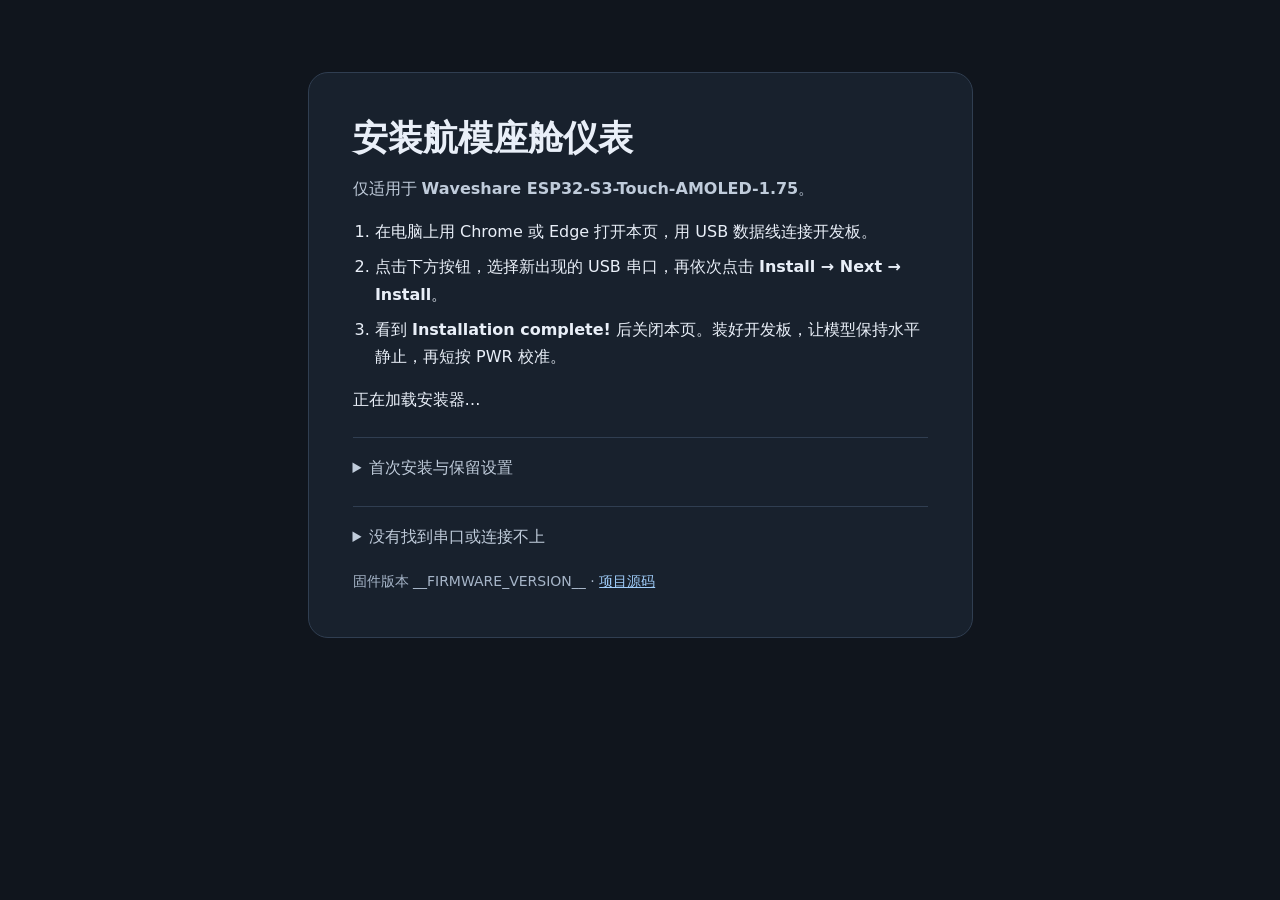
==== installer/index.html @ 8683ec49 "Add offline USB installer for the Waveshare attitude indicator" ====
<!doctype html>
<html lang="zh-CN">
<head>
  <meta charset="utf-8">
  <meta name="viewport" content="width=device-width, initial-scale=1">
  <title>安装航模座舱仪表</title>
  <style>
    :root {
      color-scheme: dark;
      font-family: system-ui, sans-serif;
      background: #10151d;
      color: #e9eff8;
    }
    body { margin: 0; padding: 36px 18px; }
    main {
      max-width: 575px;
      margin: 4vh auto 0;
      padding: clamp(22px, 6vw, 44px);
      border: 1px solid #303e51;
      border-radius: 20px;
      background: #18212d;
      line-height: 1.7;
    }
    h1 { font-size: clamp(24px, 5vw, 35px); line-height: 1.2; margin: 0; }
    p, ol { margin: 16px 0; }
    ol { padding-inline-start: 1.4em; }
    li + li { margin-top: 8px; }
    .muted, details { color: #c0ccdb; }
    .board { font-weight: 600; overflow-wrap: anywhere; }
    button {
      border: 0;
      border-radius: 10px;
      padding: 12px 24px;
      font: inherit;
      font-weight: 700;
      cursor: pointer;
      color: #10151d;
      background: #8de5bb;
    }
    button:hover { background: #aff1d2; }
    :focus-visible { outline: 2px solid #a0cdfa; outline-offset: 4px; }
    details { border-top: 1px solid #303e51; margin-top: 24px; padding-top: 16px; }
    summary { cursor: pointer; }
    footer { color: #a6b5c8; font-size: .875rem; margin-top: 20px; }
    a { color: #a0cdfa; }
  </style>
</head>
<body>
  <main>
    <h1>安装航模座舱仪表</h1>
    <p class="muted">仅适用于 <span class="board">Waveshare ESP32-S3-Touch-AMOLED-1.75</span>。</p>
    <ol>
      <li>在电脑上用 Chrome 或 Edge 打开本页，用 USB 数据线连接开发板。</li>
      <li>点击下方按钮，选择新出现的 USB 串口，再依次点击 <strong>Install → Next → Install</strong>。</li>
      <li>看到 <strong>Installation complete!</strong> 后关闭本页。装好开发板，让模型保持水平静止，再短按 PWR 校准。</li>
    </ol>
    <p id="loading" role="status">正在加载安装器…</p>
    <esp-web-install-button hidden>
      <button type="button" slot="activate">安装固件</button>
      <span slot="unsupported">请在电脑上的 Chrome 或 Edge 打开此文件。</span>
      <span slot="not-allowed">请把安装页解压出来，再用 Chrome 或 Edge 直接打开。</span>
    </esp-web-install-button>
    <noscript>请启用 JavaScript 后重新打开此页。</noscript>
    <details>
      <summary>首次安装与保留设置</summary>
      <p>安装会替换板上的程序。从出厂测试程序换装时，可在确认窗口选择 <strong>Erase device</strong> 清除旧数据。重装本项目时，保持该选项未勾选即可保留安装方向和 FPS 设置。</p>
    </details>
    <details>
      <summary>没有找到串口或连接不上</summary>
      <p>先关闭 Arduino 串口监视器等占用串口的程序，再重新插拔 USB 数据线。如果仍然连不上，让板子完全断电，按住 BOOT 再重新上电，等串口出现后松手并重试。</p>
    </details>
    <footer>固件版本 __FIRMWARE_VERSION__ · <a href="https://github.com/donne1226/attitude-indicator">项目源码</a></footer>
  </main>
  <script type="application/json" id="firmware">__FIRMWARE_PAYLOAD__</script>
  <script type="module">
    __INSTALLER_BUNDLE__

    const installer = document.querySelector("esp-web-install-button");
    const loading = document.querySelector("#loading");
    try {
      const firmware = JSON.parse(document.querySelector("#firmware").textContent);
      const parts = firmware.parts.map(({data, offset}) => {
        const bytes = Uint8Array.from(atob(data), byte => byte.charCodeAt(0));
        const path = URL.createObjectURL(new Blob([bytes], {type: "application/octet-stream"}));
        return {path, offset};
      });
      const manifest = {
        name: "航模座舱仪表",
        version: firmware.version,
        new_install_prompt_erase: true,
        new_install_improv_wait_time: 0,
        builds: [{chipFamily: "ESP32-S3", parts}],
      };
      installer.manifest = URL.createObjectURL(new Blob([JSON.stringify(manifest)], {type: "application/json"}));
      installer.hidden = false;
      loading.hidden = true;
    } catch (error) {
      console.error(error);
      loading.textContent = "安装包读取失败，请重新下载并解压。";
    }
  </script>
</body>
</html>
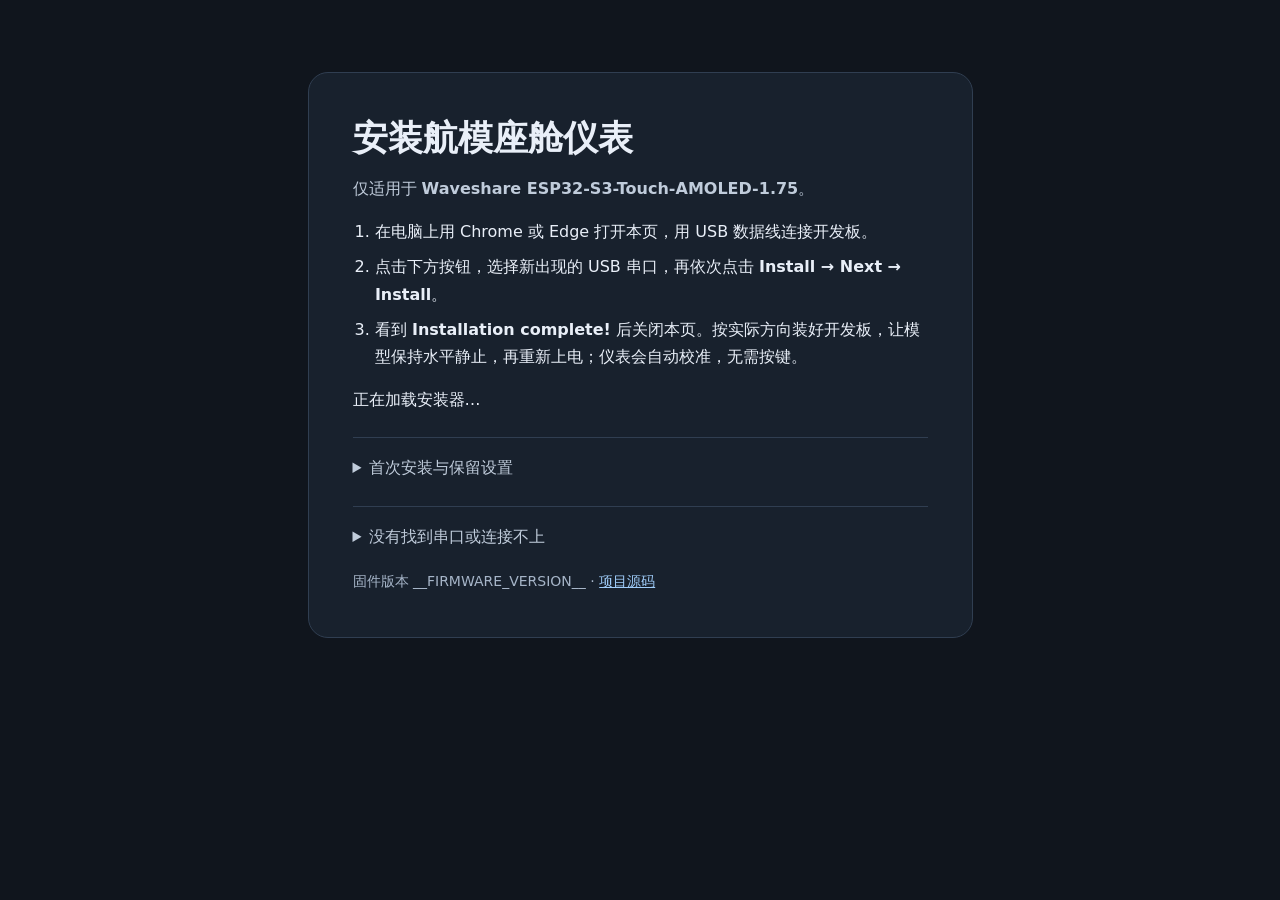
==== commit 30038c2f: "修正安装说明中的自动校准与按键操作 明确安装后重新上电会自动校准，PWR 仅用于重新校准；同步安装页面、打包说明及项目文档。" ====
--- a/installer/index.html
+++ b/installer/index.html
@@ -52,7 +52,7 @@
     <ol>
       <li>在电脑上用 Chrome 或 Edge 打开本页，用 USB 数据线连接开发板。</li>
       <li>点击下方按钮，选择新出现的 USB 串口，再依次点击 <strong>Install → Next → Install</strong>。</li>
-      <li>看到 <strong>Installation complete!</strong> 后关闭本页。装好开发板，让模型保持水平静止，再短按 PWR 校准。</li>
+      <li>看到 <strong>Installation complete!</strong> 后关闭本页。按实际方向装好开发板，让模型保持水平静止，再重新上电；仪表会自动校准，无需按键。</li>
     </ol>
     <p id="loading" role="status">正在加载安装器…</p>
     <esp-web-install-button hidden>
@@ -64,6 +64,7 @@
     <details>
       <summary>首次安装与保留设置</summary>
       <p>安装会替换板上的程序。从出厂测试程序换装时，可在确认窗口选择 <strong>Erase device</strong> 清除旧数据。重装本项目时，保持该选项未勾选即可保留安装方向和 FPS 设置。</p>
+      <p>若烧录时已在桌面完成自动校准，装回座舱后请让模型保持水平静止，短按 PWR 重新校准，或重新上电自动校准。</p>
     </details>
     <details>
       <summary>没有找到串口或连接不上</summary>
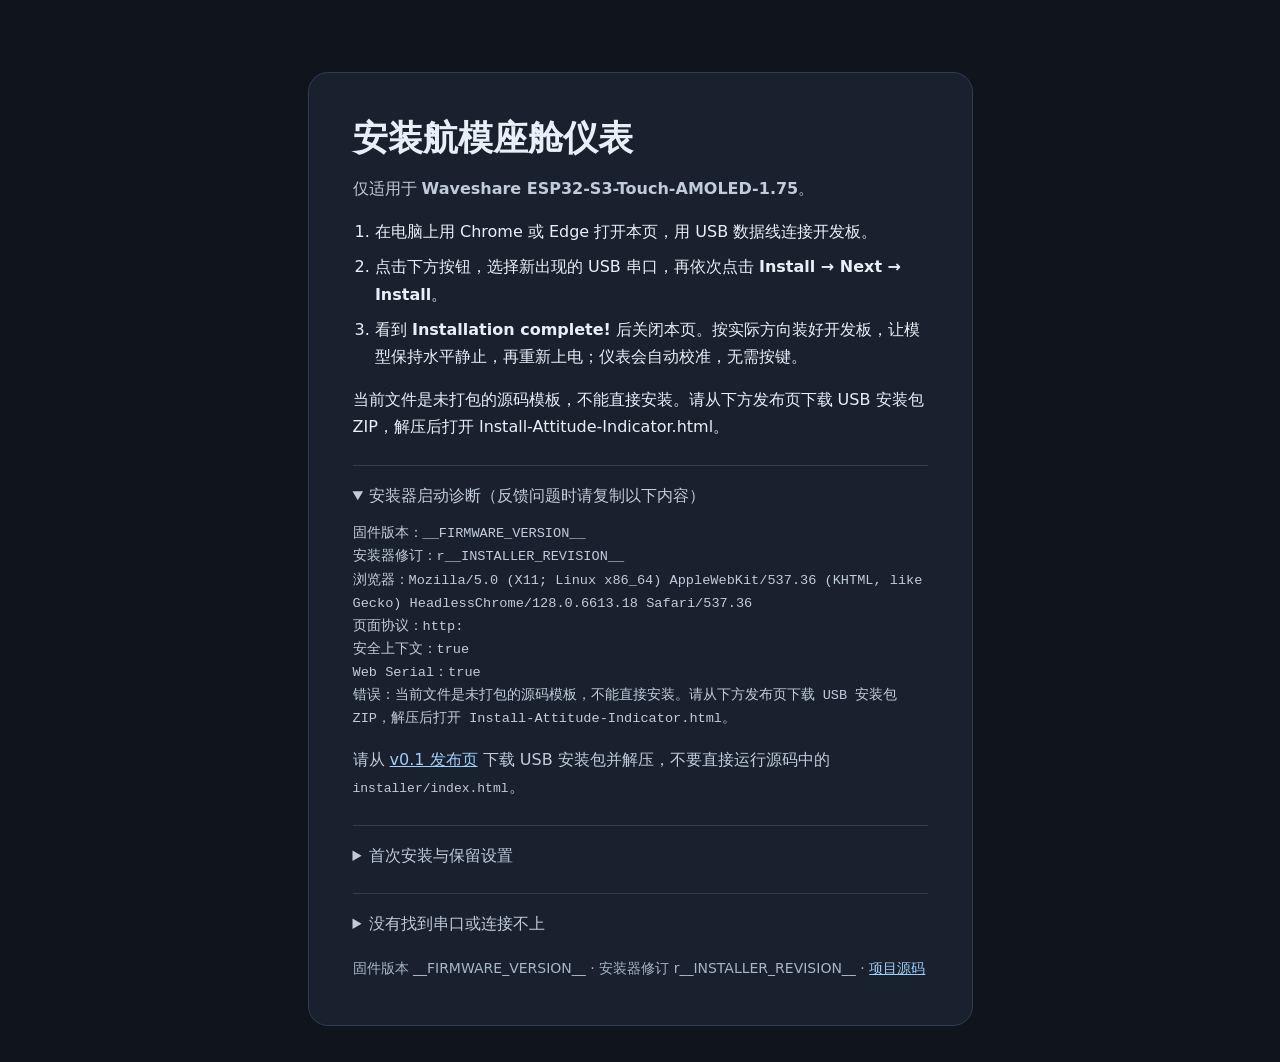
==== commit c17b301e: "修复离线安装器卡在加载状态并识别源码模板 识别未打包的 installer/index.html，提示从发布页下载完整安装包。 将启动诊断独立于烧录组件，捕获脚本与组件错误，并补充超时和浏览器能力检查" ====
--- a/installer/index.html
+++ b/installer/index.html
@@ -43,6 +43,7 @@
     summary { cursor: pointer; }
     footer { color: #a6b5c8; font-size: .875rem; margin-top: 20px; }
     a { color: #a0cdfa; }
+    pre { white-space: pre-wrap; overflow-wrap: anywhere; font-size: .85rem; }
   </style>
 </head>
 <body>
@@ -54,13 +55,18 @@
       <li>点击下方按钮，选择新出现的 USB 串口，再依次点击 <strong>Install → Next → Install</strong>。</li>
       <li>看到 <strong>Installation complete!</strong> 后关闭本页。按实际方向装好开发板，让模型保持水平静止，再重新上电；仪表会自动校准，无需按键。</li>
     </ol>
-    <p id="loading" role="status">正在加载安装器…</p>
+    <p id="loading" role="status">安装器尚未启动。请在电脑上用最新版 Chrome 或 Edge 打开，并允许 JavaScript 运行。</p>
     <esp-web-install-button hidden>
       <button type="button" slot="activate">安装固件</button>
       <span slot="unsupported">请在电脑上的 Chrome 或 Edge 打开此文件。</span>
       <span slot="not-allowed">请把安装页解压出来，再用 Chrome 或 Edge 直接打开。</span>
     </esp-web-install-button>
     <noscript>请启用 JavaScript 后重新打开此页。</noscript>
+    <details id="startup-diagnostics" hidden open>
+      <summary>安装器启动诊断（反馈问题时请复制以下内容）</summary>
+      <pre id="startup-error"></pre>
+      <p>请从 <a href="https://github.com/donne1226/attitude-indicator/releases/tag/v0.1">v0.1 发布页</a> 下载 USB 安装包并解压，不要直接运行源码中的 <code>installer/index.html</code>。</p>
+    </details>
     <details>
       <summary>首次安装与保留设置</summary>
       <p>安装会替换板上的程序。从出厂测试程序换装时，可在确认窗口选择 <strong>Erase device</strong> 清除旧数据。重装本项目时，保持该选项未勾选即可保留安装方向和 FPS 设置。</p>
@@ -70,35 +76,91 @@
       <summary>没有找到串口或连接不上</summary>
       <p>先关闭 Arduino 串口监视器等占用串口的程序，再重新插拔 USB 数据线。如果仍然连不上，让板子完全断电，按住 BOOT 再重新上电，等串口出现后松手并重试。</p>
     </details>
-    <footer>固件版本 __FIRMWARE_VERSION__ · <a href="https://github.com/donne1226/attitude-indicator">项目源码</a></footer>
+    <footer>固件版本 __FIRMWARE_VERSION__ · 安装器修订 r__INSTALLER_REVISION__ · <a href="https://github.com/donne1226/attitude-indicator">项目源码</a></footer>
   </main>
   <script type="application/json" id="firmware">__FIRMWARE_PAYLOAD__</script>
-  <script type="module">
-    __INSTALLER_BUNDLE__
+  <script>
+    (function () {
+      var loading = document.querySelector("#loading");
+      var installer = document.querySelector("esp-web-install-button");
+      var pending = true, timer;
+      function fail(message, error) {
+        if (!pending) return;
+        pending = false;
+        clearTimeout(timer);
+        window.installerStartup.canStart = false;
+        installer.hidden = true;
+        loading.hidden = false;
+        loading.textContent = message;
+        document.querySelector("#startup-diagnostics").hidden = false;
+        document.querySelector("#startup-error").textContent = [
+          "固件版本：__FIRMWARE_VERSION__",
+          "安装器修订：r__INSTALLER_REVISION__",
+          "浏览器：" + navigator.userAgent,
+          "页面协议：" + location.protocol,
+          "安全上下文：" + !!window.isSecureContext,
+          "Web Serial：" + ("serial" in navigator),
+          "错误：" + (error ? error.message || String(error) : message)
+        ].join("\n");
+      }
+      window.installerStartup = {
+        canStart: false,
+        fail: function (error) {
+          fail("安装器启动失败，请查看下方诊断信息，并尝试用最新版 Chrome 或 Edge 重新打开。", error);
+        },
+        ready: function () {
+          if (!pending) return;
+          pending = false;
+          clearTimeout(timer);
+          installer.hidden = false;
+          loading.hidden = true;
+        }
+      };
+      window.addEventListener("error", function (event) { window.installerStartup.fail(event.error || event.message); });
+      window.addEventListener("unhandledrejection", function (event) { window.installerStartup.fail(event.reason); });
+      if (/^__[A-Z_]+__$/.test(document.querySelector("#firmware").textContent.trim())) {
+        fail("当前文件是未打包的源码模板，不能直接安装。请从下方发布页下载 USB 安装包 ZIP，解压后打开 Install-Attitude-Indicator.html。");
+      } else if (!window.isSecureContext) {
+        fail("当前页面不允许访问 USB 串口。请解压安装包，用电脑上的 Chrome 或 Edge 直接打开 HTML；在线页面需使用 HTTPS。");
+      } else if (!navigator.serial || typeof navigator.serial.requestPort !== "function" || !window.customElements) {
+        fail("当前浏览器不支持 USB 串口安装。请解压安装包，用电脑上的最新版 Chrome 或 Edge 打开 HTML，不要使用聊天软件或网盘的预览页面。");
+      } else {
+        loading.textContent = "正在加载安装器…";
+        window.installerStartup.canStart = true;
+        timer = setTimeout(function () {
+          fail("安装器启动超时。请重新下载并解压安装包，用最新版 Chrome 或 Edge 打开；反馈问题时请附上下方诊断信息。");
+        }, 10000);
+      }
+    })();
+  </script>
+  <script>
+    (function () {
+      if (!window.installerStartup || !window.installerStartup.canStart) return;
+      try {
+        __INSTALLER_BUNDLE__
 
-    const installer = document.querySelector("esp-web-install-button");
-    const loading = document.querySelector("#loading");
-    try {
-      const firmware = JSON.parse(document.querySelector("#firmware").textContent);
-      const parts = firmware.parts.map(({data, offset}) => {
-        const bytes = Uint8Array.from(atob(data), byte => byte.charCodeAt(0));
-        const path = URL.createObjectURL(new Blob([bytes], {type: "application/octet-stream"}));
-        return {path, offset};
-      });
-      const manifest = {
-        name: "航模座舱仪表",
-        version: firmware.version,
-        new_install_prompt_erase: true,
-        new_install_improv_wait_time: 0,
-        builds: [{chipFamily: "ESP32-S3", parts}],
-      };
-      installer.manifest = URL.createObjectURL(new Blob([JSON.stringify(manifest)], {type: "application/json"}));
-      installer.hidden = false;
-      loading.hidden = true;
-    } catch (error) {
-      console.error(error);
-      loading.textContent = "安装包读取失败，请重新下载并解压。";
-    }
+        if (!customElements.get("esp-web-install-button")) throw new Error("烧录组件未完成注册");
+        const installer = document.querySelector("esp-web-install-button");
+        const firmware = JSON.parse(document.querySelector("#firmware").textContent);
+        const parts = firmware.parts.map(({data, offset}) => {
+          const bytes = Uint8Array.from(atob(data), byte => byte.charCodeAt(0));
+          const path = URL.createObjectURL(new Blob([bytes], {type: "application/octet-stream"}));
+          return {path, offset};
+        });
+        const manifest = {
+          name: "航模座舱仪表",
+          version: firmware.version,
+          new_install_prompt_erase: true,
+          new_install_improv_wait_time: 0,
+          builds: [{chipFamily: "ESP32-S3", parts}],
+        };
+        installer.manifest = URL.createObjectURL(new Blob([JSON.stringify(manifest)], {type: "application/json"}));
+        window.installerStartup.ready();
+      } catch (error) {
+        console.error(error);
+        window.installerStartup.fail(error);
+      }
+    })();
   </script>
 </body>
 </html>
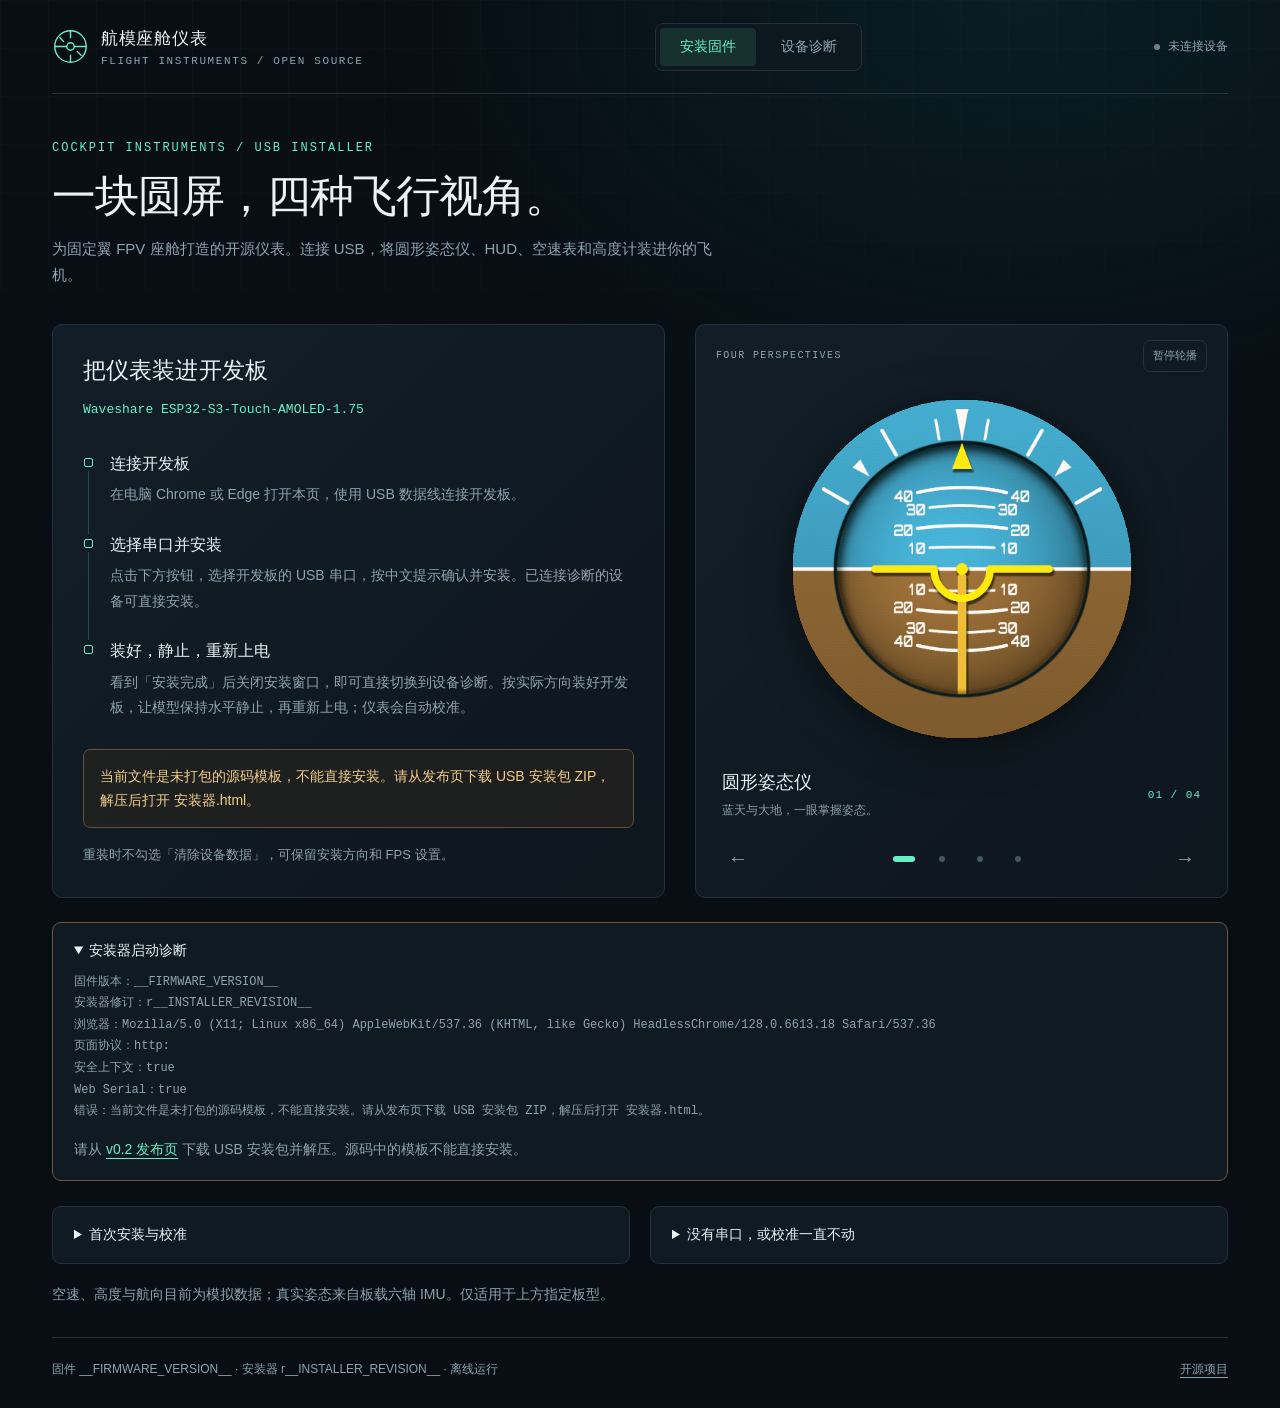
==== commit bb1901de: "发布 v0.2：新增中文硬件诊断与单页安装器" ====
--- a/installer/index.html
+++ b/installer/index.html
@@ -1,88 +1,80 @@
 <!doctype html>
 <html lang="zh-CN">
-<head>
-  <meta charset="utf-8">
-  <meta name="viewport" content="width=device-width, initial-scale=1">
-  <title>安装航模座舱仪表</title>
-  <style>
-    :root {
-      color-scheme: dark;
-      font-family: system-ui, sans-serif;
-      background: #10151d;
-      color: #e9eff8;
-    }
-    body { margin: 0; padding: 36px 18px; }
-    main {
-      max-width: 575px;
-      margin: 4vh auto 0;
-      padding: clamp(22px, 6vw, 44px);
-      border: 1px solid #303e51;
-      border-radius: 20px;
-      background: #18212d;
-      line-height: 1.7;
-    }
-    h1 { font-size: clamp(24px, 5vw, 35px); line-height: 1.2; margin: 0; }
-    p, ol { margin: 16px 0; }
-    ol { padding-inline-start: 1.4em; }
-    li + li { margin-top: 8px; }
-    .muted, details { color: #c0ccdb; }
-    .board { font-weight: 600; overflow-wrap: anywhere; }
-    button {
-      border: 0;
-      border-radius: 10px;
-      padding: 12px 24px;
-      font: inherit;
-      font-weight: 700;
-      cursor: pointer;
-      color: #10151d;
-      background: #8de5bb;
-    }
-    button:hover { background: #aff1d2; }
-    :focus-visible { outline: 2px solid #a0cdfa; outline-offset: 4px; }
-    details { border-top: 1px solid #303e51; margin-top: 24px; padding-top: 16px; }
-    summary { cursor: pointer; }
-    footer { color: #a6b5c8; font-size: .875rem; margin-top: 20px; }
-    a { color: #a0cdfa; }
-    pre { white-space: pre-wrap; overflow-wrap: anywhere; font-size: .85rem; }
-  </style>
-</head>
-<body>
-  <main>
-    <h1>安装航模座舱仪表</h1>
-    <p class="muted">仅适用于 <span class="board">Waveshare ESP32-S3-Touch-AMOLED-1.75</span>。</p>
-    <ol>
-      <li>在电脑上用 Chrome 或 Edge 打开本页，用 USB 数据线连接开发板。</li>
-      <li>点击下方按钮，选择新出现的 USB 串口，再依次点击 <strong>Install → Next → Install</strong>。</li>
-      <li>看到 <strong>Installation complete!</strong> 后关闭本页。按实际方向装好开发板，让模型保持水平静止，再重新上电；仪表会自动校准，无需按键。</li>
-    </ol>
-    <p id="loading" role="status">安装器尚未启动。请在电脑上用最新版 Chrome 或 Edge 打开，并允许 JavaScript 运行。</p>
-    <esp-web-install-button hidden>
-      <button type="button" slot="activate">安装固件</button>
-      <span slot="unsupported">请在电脑上的 Chrome 或 Edge 打开此文件。</span>
-      <span slot="not-allowed">请把安装页解压出来，再用 Chrome 或 Edge 直接打开。</span>
-    </esp-web-install-button>
-    <noscript>请启用 JavaScript 后重新打开此页。</noscript>
-    <details id="startup-diagnostics" hidden open>
-      <summary>安装器启动诊断（反馈问题时请复制以下内容）</summary>
-      <pre id="startup-error"></pre>
-      <p>请从 <a href="https://github.com/donne1226/attitude-indicator/releases/tag/v0.1">v0.1 发布页</a> 下载 USB 安装包并解压，不要直接运行源码中的 <code>installer/index.html</code>。</p>
-    </details>
-    <details>
-      <summary>首次安装与保留设置</summary>
-      <p>安装会替换板上的程序。从出厂测试程序换装时，可在确认窗口选择 <strong>Erase device</strong> 清除旧数据。重装本项目时，保持该选项未勾选即可保留安装方向和 FPS 设置。</p>
-      <p>若烧录时已在桌面完成自动校准，装回座舱后请让模型保持水平静止，短按 PWR 重新校准，或重新上电自动校准。</p>
-    </details>
-    <details>
-      <summary>没有找到串口或连接不上</summary>
-      <p>先关闭 Arduino 串口监视器等占用串口的程序，再重新插拔 USB 数据线。如果仍然连不上，让板子完全断电，按住 BOOT 再重新上电，等串口出现后松手并重试。</p>
-    </details>
-    <footer>固件版本 __FIRMWARE_VERSION__ · 安装器修订 r__INSTALLER_REVISION__ · <a href="https://github.com/donne1226/attitude-indicator">项目源码</a></footer>
-  </main>
+<head><meta charset="utf-8"><meta name="viewport" content="width=device-width,initial-scale=1">
+<meta name="description" content="航模座舱圆形仪表离线安装与设备诊断，适用于 Waveshare ESP32-S3-Touch-AMOLED-1.75。">
+<title>安装器 · 航模座舱仪表</title><link rel="stylesheet" href="service.css"></head>
+<body><div class="shell"><header class="topbar">
+ <a class="brand" href="#install"><svg viewBox="0 0 40 40" aria-hidden="true"><circle cx="20" cy="20" r="17"/><circle cx="20" cy="20" r="4"/><path d="M3 20h13m8 0h13M20 3v8m0 18v8M8 10l5 5m14 10 5 5"/></svg><div><strong>航模座舱仪表</strong><span>FLIGHT INSTRUMENTS / OPEN SOURCE</span></div></a>
+ <nav class="nav" aria-label="维护终端"><a href="#install" aria-current="page">安装固件</a><a href="#diagnostics">设备诊断</a></nav>
+ <span class="topmeta"><span class="status-dot" id="connectionDot"></span><span id="connectionLabel">未连接设备</span></span>
+</header>
+<main>
+<div id="installPage">
+<section class="hero install-hero"><div><div class="eyebrow">COCKPIT INSTRUMENTS / USB INSTALLER</div><h1>一块圆屏，四种飞行视角。</h1><p>为固定翼 FPV 座舱打造的开源仪表。连接 USB，将圆形姿态仪、HUD、空速表和高度计装进你的飞机。</p></div></section>
+<div class="install-grid">
+<section class="panel install-main"><h2>把仪表装进开发板</h2><p class="board-name">Waveshare ESP32-S3-Touch-AMOLED-1.75</p>
+<ol class="steps"><li><strong>连接开发板</strong>在电脑 Chrome 或 Edge 打开本页，使用 USB 数据线连接开发板。</li><li><strong>选择串口并安装</strong>点击下方按钮，选择开发板的 USB 串口，按中文提示确认并安装。已连接诊断的设备可直接安装。</li><li><strong>装好，静止，重新上电</strong>看到「安装完成」后关闭安装窗口，即可直接切换到设备诊断。按实际方向装好开发板，让模型保持水平静止，再重新上电；仪表会自动校准。</li></ol>
+<p id="loading" role="status">安装器尚未启动。请在电脑上用最新版 Chrome 或 Edge 打开，并允许 JavaScript 运行。</p>
+<div id="installerControl" hidden><button id="installFirmware" class="primary" type="button">安装固件</button><p id="installStatus" role="status" hidden></p></div>
+<noscript>请启用 JavaScript 后重新打开此页。</noscript>
+<p class="install-note">重装时不勾选「清除设备数据」，可保留安装方向和 FPS 设置。</p>
+</section>
+<aside class="panel showcase" aria-label="四种表盘预览" aria-roledescription="轮播">
+<div class="showcase-top"><span class="eyebrow">FOUR PERSPECTIVES</span><button id="carouselToggle" class="small quiet" aria-label="暂停自动轮播">暂停轮播</button></div>
+<div class="visual-panel" id="dialGallery">
+ <figure class="dial-slide" data-title="圆形姿态仪" data-subtitle="蓝天与大地，一眼掌握姿态。"><img class="instrument-art" src="screenshots/attitude.png" width="466" height="466" alt="圆形姿态仪固件截图"></figure>
+ <figure class="dial-slide" data-title="HUD 姿态仪" data-subtitle="荧光绿视野，汇集飞行信息。" hidden><img class="instrument-art" src="screenshots/hud.png" width="466" height="466" alt="HUD 姿态仪固件截图"></figure>
+ <figure class="dial-slide" data-title="空速表" data-subtitle="经典指针，清晰呈现速度。" hidden><img class="instrument-art" src="screenshots/airspeed.png" width="466" height="466" alt="空速表固件截图"></figure>
+ <figure class="dial-slide" data-title="高度计" data-subtitle="以米为单位，关注每次爬升。" hidden><img class="instrument-art" src="screenshots/altimeter.png" width="466" height="466" alt="高度计固件截图"></figure>
+</div>
+<div class="gallery-caption"><div><h2 id="dialTitle">圆形姿态仪</h2><p id="dialSubtitle">蓝天与大地，一眼掌握姿态。</p></div><span class="mono" id="dialCounter">01 / 04</span></div>
+<div class="gallery-controls"><button id="dialPrevious" class="gallery-arrow" aria-label="上一个表盘">←</button><div class="gallery-dots" role="group" aria-label="选择表盘"><button aria-label="查看圆形姿态仪" aria-pressed="true" data-dial="0"></button><button aria-label="查看 HUD 姿态仪" aria-pressed="false" data-dial="1"></button><button aria-label="查看空速表" aria-pressed="false" data-dial="2"></button><button aria-label="查看高度计" aria-pressed="false" data-dial="3"></button></div><button id="dialNext" class="gallery-arrow" aria-label="下一个表盘">→</button></div>
+</aside>
+</div>
+<details id="startup-diagnostics" hidden open><summary>安装器启动诊断</summary><pre id="startup-error"></pre><p>请从 <a href="https://github.com/donne1226/attitude-indicator/releases/tag/v0.2">v0.2 发布页</a> 下载 USB 安装包并解压。源码中的模板不能直接安装。</p></details>
+<div class="support"><details><summary>首次安装与校准</summary><p>安装会替换板上的程序。从出厂测试程序换装时，可在确认窗口选择「清除设备数据」清除旧数据。重装本项目时，保持该选项未勾选即可保留设置。</p><p>若烧录时已在桌面完成自动校准，装回座舱后让模型保持水平静止，短按 PWR 重新校准，或重新上电自动校准。</p></details><details><summary>没有串口，或校准一直不动</summary><p>先关闭其他串口工具，重新插拔 USB 数据线。仍无法连接时，完全断电，按住 BOOT 再重新上电，等串口出现后松手并重试。</p><p>能够启动但校准进度长期为零？使用<a href="#diagnostics">设备诊断</a>查看实时读数，并导出报告反馈。</p></details></div>
+<p class="connection-help">空速、高度与航向目前为模拟数据；真实姿态来自板载六轴 IMU。仅适用于上方指定板型。</p>
+</div>
+<div id="diagnosticsPage" hidden>
+<section class="hero">
+ <div><div class="eyebrow">DEVICE DIAGNOSTICS</div><h1>设备硬件诊断</h1><p>检查传感器、通信、电源与系统资源，重点定位 IMU 和校准异常。检测结果用中文解释，支持导出完整报告。</p></div>
+ <div class="hero-actions"><button class="primary" id="connect">连接设备</button><button id="disconnect" hidden>断开连接</button><button id="importLog">导入日志</button><button class="quiet" id="example">查看示例</button></div>
+ <input class="file-input" id="logFile" type="file" accept=".txt,.log,text/plain" aria-label="选择诊断日志文件">
+</section>
+<div class="diagnostic-actions"><div><span class="status-dot active"></span><span id="refreshRate">连接后启用 20 Hz 实时数据</span></div><button id="imuSelfTest" disabled>IMU 内置自检</button><button id="stationaryTest" disabled>采集 10 秒静止数据</button><button id="memoryTest" disabled>内存与程序检查</button><button id="sdTest" disabled>SD 卡只读识别</button></div>
+<p class="test-notice" id="testNotice" role="status">先固定静止观察；IMU 自检会短暂停止姿态采样，结束后自动恢复配置并重新校准。内存检查只使用临时分配区域。</p>
+<div class="notice" id="sourceNotice" hidden><div><strong id="sourceTitle"></strong><p id="sourceDescription"></p></div><button class="small quiet" id="exitSource">退出预览</button></div>
+<section class="analysis" id="analysis" data-tone="neutral" aria-live="polite">
+ <span class="analysis-icon" id="analysisIcon" aria-hidden="true">◇</span><div><h2 id="analysisTitle">等待连接开发板</h2><p id="analysisDescription">用 USB 数据线连接开发板，关闭其他串口工具，再点击连接设备。</p></div><span class="state-code" id="stateCode">STANDBY</span>
+</section>
+<div class="diag-grid">
+ <section class="panel calibration" aria-label="校准进度"><div class="panel-head"><h2>静止校准</h2><span class="meta">STABILITY WINDOW</span></div>
+  <div class="ring-wrap"><svg viewBox="0 0 218 218" aria-hidden="true"><circle class="inner" cx="109" cy="109" r="96"/><circle class="track" cx="109" cy="109" r="82"/><circle class="fill" id="progressArc" cx="109" cy="109" r="82"/></svg><div class="ring-reading"><b><output id="progress">--</output><span>%</span></b><small id="sampleCount">等待样本 / 400</small></div></div>
+  <p class="cal-caption" id="calibrationHint">完成一个连续稳定窗口后归零</p>
+  <div class="mini-stats"><div><span>最高样本进度</span><b id="peak">--</b></div><div><span>条件拒绝次数</span><b id="reject">--</b></div></div>
+  <div class="cal-bottom"><button id="calibrate" disabled>重新校准</button><p>按实际安装方向摆好并保持静止，点击后会重新定义姿态零点。</p></div>
+ </section>
+ <section class="panel gyro-panel" aria-label="陀螺仪读数"><div class="panel-head"><h2>三轴陀螺仪</h2><span class="meta">RAW / °/s</span></div>
+  <div class="gyro-values"><div class="axis-x"><span>X</span><output id="gyroX">--</output><small>°/s</small></div><div class="axis-y"><span>Y</span><output id="gyroY">--</output><small>°/s</small></div><div class="axis-z"><span>Z</span><output id="gyroZ">--</output><small>°/s</small></div></div>
+  <div class="accel-strip"><span>原始加速度 / g</span><output id="accelRaw">-- / -- / --</output><span>IMU 温度</span><output id="imuTemperature">-- °C</output></div><div class="chart"><span class="chart-label top" id="chartMax">+5</span><span class="chart-label zero">0</span><span class="chart-label bottom" id="chartMin">−5</span><svg viewBox="0 0 650 132" preserveAspectRatio="none" role="img" aria-label="最近三轴陀螺仪趋势（约 10 秒）"><path class="grid" d="M0 2h650M0 66h650M0 130h650M130 0v132M260 0v132M390 0v132M520 0v132"/><path id="traceX" class="trace" stroke="#68f0c4"/><path id="traceY" class="trace" stroke="#65cfff"/><path id="traceZ" class="trace" stroke="#f1be6b"/></svg><div class="chart-empty" id="chartEmpty">等待陀螺仪数据</div></div>
+ </section>
+ <div class="metrics" aria-label="关键指标"><dl class="metric"><dt>加速度模长</dt><dd><output id="gravity">--</output> <small>g</small></dd></dl><dl class="metric"><dt>有效采样率</dt><dd><output id="sampleHz">--</output> <small>Hz</small></dd></dl><dl class="metric"><dt>表盘帧率</dt><dd><output id="fps">--</output> <small>FPS</small></dd></dl><dl class="metric"><dt>数据更新时间</dt><dd><output id="dataAge">--</output> <small id="ageUnit">s</small></dd></dl></div>
+ <section class="health" aria-label="采样故障计数"><div><span>失效读数</span><b id="invalid">--</b></div><div><span>采样中断</span><b id="gaps">--</b></div><div><span title="电脑未读取或串口缓冲不足时，固件跳过的性能日志；不是 IMU 丢样本">性能日志跳过</span><b id="drops">--</b></div></section>
+</div>
+<section class="panel hardware-section"><div class="panel-head"><h2>硬件检测结果</h2><span id="hardwareSummary" class="meta">等待检测数据</span></div><div id="hardwareResults" class="hardware-checks"></div><details class="hardware-scope"><summary>检测覆盖范围与人工检查</summary><p>自动检查 IMU 身份、配置、温度、通信和采样，读取电源管理、触摸及按键接口、显示同步和系统资源。手动检测可运行 IMU 电静力自检、RAM 最多 16 KB（连续空间不足时缩小） / PSRAM 最多 64 KB 临时区图案检查、运行程序镜像校验。</p><p>请人工核对屏幕坏点、颜色、触摸全区域和按键动作。低频电压读数无法检测纹波；小块内存检查不代表整颗内存或 Flash 全部通过；设置存储仅验证已能打开，未写入测试数据。RTC 只读检查接口、秒变化与停振标志；音频只检查芯片接口，未启用录放音；SD 卡检查只读取卡信息与首扇区，会临时占用 GPIO1/2/3。Wi-Fi/蓝牙射频、选配 GNSS 和外接设备没有进行功能测试。自检失败可能来自通信、供电或板型差异，需结合多项结果排查。</p></details></section>
+<p id="exportStatus" class="export-status" role="status" hidden></p><section class="panel console-panel"><div class="panel-head console-head"><h2>原始串口日志</h2><span class="meta" id="lineCount">0 LINES</span><label class="push"><input type="checkbox" id="onlyDiagnostic">仅看诊断</label><button class="small quiet" id="pause">暂停滚动</button><button class="small quiet" id="clear">清空记录</button><button class="small" id="export" disabled>导出诊断报告</button></div><pre class="console" id="console" tabindex="0" aria-label="原始串口日志">尚未收到日志。连接开发板，或导入此前保存的日志文件。</pre><div class="console-foot"><span id="captureState">尚未开始采集</span><span>115200 BAUD · 8N1 · LOCAL ONLY</span></div></section>
+<p class="connection-help" id="connectionHelp">请在电脑 Chrome 或 Edge 中打开。安装与诊断共用一个连接，切换页面无需重新选择串口；请关闭其他串口监视器。</p>
+<noscript>请启用 JavaScript 后使用设备诊断。</noscript>
+</div>
+</main>
+<footer class="foot"><span>固件 __FIRMWARE_VERSION__ · 安装器 r__INSTALLER_REVISION__ · 离线运行</span><a href="https://github.com/donne1226/attitude-indicator" target="_blank" rel="noreferrer">开源项目</a></footer>
+</div>
+<dialog id="reportDialog" class="report-dialog" aria-labelledby="reportTitle"><header><div><h2 id="reportTitle">诊断报告已生成</h2><p id="reportFilename" class="mono"></p></div><button id="reportClose" class="small quiet" aria-label="关闭报告预览">关闭</button></header><p id="reportFeedback" role="status"></p><label for="reportContents">报告预览（可选中复制）</label><textarea id="reportContents" readonly spellcheck="false"></textarea><div class="report-actions"><button id="reportCopy">复制报告</button><a id="reportDownload" class="button primary" download>下载报告</a></div></dialog>
   <script type="application/json" id="firmware">__FIRMWARE_PAYLOAD__</script>
   <script>
     (function () {
       var loading = document.querySelector("#loading");
-      var installer = document.querySelector("esp-web-install-button");
+      var installer = document.querySelector("#installerControl");
       var pending = true, timer;
       function fail(message, error) {
         if (!pending) return;
@@ -119,7 +111,7 @@
       window.addEventListener("error", function (event) { window.installerStartup.fail(event.error || event.message); });
       window.addEventListener("unhandledrejection", function (event) { window.installerStartup.fail(event.reason); });
       if (/^__[A-Z_]+__$/.test(document.querySelector("#firmware").textContent.trim())) {
-        fail("当前文件是未打包的源码模板，不能直接安装。请从下方发布页下载 USB 安装包 ZIP，解压后打开 Install-Attitude-Indicator.html。");
+        fail("当前文件是未打包的源码模板，不能直接安装。请从发布页下载 USB 安装包 ZIP，解压后打开 安装器.html。");
       } else if (!window.isSecureContext) {
         fail("当前页面不允许访问 USB 串口。请解压安装包，用电脑上的 Chrome 或 Edge 直接打开 HTML；在线页面需使用 HTTPS。");
       } else if (!navigator.serial || typeof navigator.serial.requestPort !== "function" || !window.customElements) {
@@ -133,14 +125,15 @@
       }
     })();
   </script>
+  <script src="diagnostics-core.js"></script>
   <script>
     (function () {
       if (!window.installerStartup || !window.installerStartup.canStart) return;
       try {
         __INSTALLER_BUNDLE__
 
-        if (!customElements.get("esp-web-install-button")) throw new Error("烧录组件未完成注册");
-        const installer = document.querySelector("esp-web-install-button");
+        if (!customElements.get("ewt-install-dialog")) throw new Error("烧录组件未完成注册");
+        const installer = document.querySelector("#installerControl");
         const firmware = JSON.parse(document.querySelector("#firmware").textContent);
         const parts = firmware.parts.map(({data, offset}) => {
           const bytes = Uint8Array.from(atob(data), byte => byte.charCodeAt(0));
@@ -154,7 +147,7 @@
           new_install_improv_wait_time: 0,
           builds: [{chipFamily: "ESP32-S3", parts}],
         };
-        installer.manifest = URL.createObjectURL(new Blob([JSON.stringify(manifest)], {type: "application/json"}));
+        window.installerManifest = URL.createObjectURL(new Blob([JSON.stringify(manifest)], {type: "application/json"}));
         window.installerStartup.ready();
       } catch (error) {
         console.error(error);
@@ -162,5 +155,7 @@
       }
     })();
   </script>
+<script src="diagnostics.js"></script>
+<script src="service.js"></script>
 </body>
 </html>
--- a/installer/service.css
+++ b/installer/service.css
@@ -0,0 +1,39 @@
+:root{color-scheme:dark;--bg:#080e14;--surface:#101922;--surface2:#0d151d;--line:#22313d;--text:#eaf2f4;--muted:#8ea4b1;--accent:#68f0c4;--cyan:#65cfff;--amber:#f1be6b;--red:#ff8187;--mono:ui-monospace,"SFMono-Regular",Consolas,"Liberation Mono",monospace;font-family:Inter,-apple-system,BlinkMacSystemFont,"Segoe UI","PingFang SC","Microsoft YaHei",sans-serif;background:var(--bg);color:var(--text);font-synthesis:none}
+*{box-sizing:border-box}body{margin:0;background:radial-gradient(ellipse 65% 40% at 80% 0%,#0d363b65,transparent 80%);min-height:100vh}body:before{content:"";position:fixed;inset:0;z-index:-1;pointer-events:none;background-image:linear-gradient(#8fb9c207 1px,transparent 1px),linear-gradient(90deg,#8fb9c207 1px,transparent 1px);background-size:48px 48px;mask-image:linear-gradient(#000,transparent 65%)}
+[hidden]{display:none!important}button,a,input{font:inherit}button,.button{min-height:44px;border:1px solid var(--line);background:#15232d;color:var(--text);padding:11px 18px;border-radius:7px;font-size:14px;font-weight:600;cursor:pointer;display:inline-flex;align-items:center;justify-content:center;gap:8px;text-decoration:none;transition:background .15s,border-color .15s}button:hover,.button:hover{background:#20333f;border-color:#48616e}button:disabled{cursor:not-allowed;opacity:.42}.primary{color:#08251d;background:var(--accent);border-color:var(--accent)}.primary:hover{background:#9ef8da;border-color:#9ef8da}.quiet{background:transparent}.small{min-height:36px;padding:7px 12px}button svg,.button svg{width:17px;height:17px;fill:none;stroke:currentColor;stroke-width:1.6}button:focus-visible,a:focus-visible,input:focus-visible,summary:focus-visible{outline:2px solid var(--cyan);outline-offset:4px}a{color:var(--accent);text-underline-offset:4px}p{line-height:1.75;margin:0}h1,h2,h3{margin:0}h1{font-size:clamp(30px,4vw,44px);letter-spacing:-1px;font-weight:650;line-height:1.25}h2{font-size:17px;font-weight:600;letter-spacing:.1px}h3{font-size:16px}.muted{color:var(--muted)}.mono{font-family:var(--mono);font-variant-numeric:tabular-nums}.eyebrow{font:12px var(--mono);color:var(--accent);letter-spacing:2px;margin-bottom:13px}.shell{max-width:1240px;margin:auto;padding:0 32px}.topbar{min-height:94px;display:flex;align-items:center;justify-content:space-between;gap:20px;border-bottom:1px solid var(--line)}.brand{display:flex;align-items:center;gap:12px;text-decoration:none;color:var(--text)}.brand svg{width:37px;height:37px;fill:none;stroke:var(--accent);stroke-width:1.5}.brand strong{display:block;font-size:17px;font-weight:650;letter-spacing:.7px}.brand span{display:block;font:11px var(--mono);letter-spacing:1.6px;color:var(--muted);margin-top:5px}.nav{display:flex;gap:5px;padding:4px;border:1px solid var(--line);border-radius:8px;background:#0d171e}.nav a{padding:10px 20px;text-decoration:none;color:var(--muted);font-size:14px;border-radius:4px}.nav a[aria-current=page]{color:var(--accent);background:#16312e}.nav a:hover{color:var(--text)}.topmeta{font:12px var(--mono);color:var(--muted);display:flex;align-items:center;gap:8px}.status-dot{width:6px;height:6px;border-radius:100%;background:#6f8290;display:inline-block}.status-dot.active{background:var(--accent);box-shadow:0 0 9px #68f0c450}.hero{display:flex;align-items:center;justify-content:space-between;gap:28px;padding:39px 0 28px}.hero p{margin-top:13px;color:var(--muted);font-size:15px;max-width:680px}.hero-actions{display:flex;gap:9px;flex-wrap:wrap;justify-content:flex-end;flex:none}.notice{display:flex;gap:16px;align-items:center;justify-content:space-between;border:1px solid #715e38;background:#30281780;border-radius:8px;padding:13px 18px;margin-bottom:20px;color:#f6d493;font-size:14px}.notice strong{font-weight:650}.analysis{display:flex;align-items:center;gap:16px;padding:21px 24px;border:1px solid var(--line);border-radius:10px;background:linear-gradient(100deg,#14262c95,#101923);margin-bottom:22px}.analysis-icon{width:40px;height:40px;display:grid;place-items:center;border:1px solid #375460;border-radius:9px;flex:none;color:var(--cyan);font:22px var(--mono)}.analysis h2{font-size:18px;margin-bottom:6px}.analysis p{font-size:14px;color:var(--muted)}.analysis .state-code{margin-left:auto;padding-left:16px;white-space:nowrap;font:11px var(--mono);letter-spacing:1px;color:var(--muted)}.analysis[data-tone=warning]{border-color:#625239;background:linear-gradient(100deg,#30261680,#101923)}.analysis[data-tone=warning] .analysis-icon{color:var(--amber);border-color:#756039}.analysis[data-tone=danger]{border-color:#7b3c48}.analysis[data-tone=danger] .analysis-icon{color:var(--red);border-color:#7b3c48}.analysis[data-tone=success] .analysis-icon{color:var(--accent);border-color:#2f6c59}.diag-grid{display:grid;grid-template-columns:330px minmax(0,1fr);gap:22px}.panel{border:1px solid var(--line);border-radius:10px;background:linear-gradient(135deg,#121e27,#0e161e);overflow:hidden}.panel-head{display:flex;align-items:center;justify-content:space-between;gap:12px;padding:21px 23px;border-bottom:1px solid var(--line)}.panel-head .meta{font:12px var(--mono);color:var(--muted)}.calibration{grid-row:span 2}.ring-wrap{position:relative;width:218px;height:218px;margin:22px auto 13px}.ring-wrap svg{width:100%;height:100%;transform:rotate(-90deg)}.ring-wrap .track{fill:none;stroke:#20313a;stroke-width:6}.ring-wrap .fill{fill:none;stroke:var(--accent);stroke-width:6;stroke-linecap:round;stroke-dasharray:515.22;stroke-dashoffset:515.22;transition:stroke-dashoffset .4s}.ring-wrap .inner{fill:none;stroke:#20313a;stroke-width:1;stroke-dasharray:2 8}.ring-reading{position:absolute;inset:0;display:flex;flex-direction:column;align-items:center;justify-content:center}.ring-reading b{font:500 51px var(--mono);letter-spacing:-3px}.ring-reading b span{font-size:21px;color:var(--muted);letter-spacing:0}.ring-reading small{font:12px var(--mono);margin-top:10px;color:var(--muted)}.cal-caption{text-align:center;color:var(--muted);font-size:14px;margin:0 22px 22px}.mini-stats{display:grid;grid-template-columns:1fr 1fr;border-top:1px solid var(--line);border-bottom:1px solid var(--line);margin:0 23px}.mini-stats>div{padding:16px 0}.mini-stats>div+div{border-left:1px solid var(--line);padding-left:22px}.mini-stats span{display:block;font-size:13px;color:var(--muted)}.mini-stats b{display:block;font:24px var(--mono);margin-top:7px}.cal-bottom{padding:19px 23px}.cal-bottom button{width:100%}.cal-bottom p{font-size:12px;color:var(--muted);margin-top:11px}.gyro-values{display:flex;gap:34px;padding:19px 23px 6px}.gyro-values div{font:25px var(--mono);white-space:nowrap;letter-spacing:-.6px}.gyro-values span{font-size:12px;margin-right:9px}.gyro-values small{font-size:12px;color:var(--muted);margin-left:3px}.axis-x{color:var(--accent)}.axis-y{color:var(--cyan)}.axis-z{color:var(--amber)}.chart{position:relative;height:142px;margin:8px 23px 20px;padding-left:30px}.chart svg{width:100%;height:100%;overflow:visible}.chart .grid{stroke:#253540;stroke-width:1;stroke-dasharray:3 5}.chart .trace{fill:none;stroke-width:2;vector-effect:non-scaling-stroke;stroke-linecap:round;stroke-linejoin:round}.chart-label{position:absolute;left:0;color:#758e9b;font:10px var(--mono)}.chart-label.top{top:3px}.chart-label.zero{top:50%;transform:translateY(-50%)}.chart-label.bottom{bottom:3px}.chart-empty{position:absolute;inset:0;display:grid;place-items:center;font:12px var(--mono);color:#78909c}.metrics{display:grid;grid-template-columns:repeat(4,1fr);gap:12px}.metric{padding:17px 19px;background:#101b24;border:1px solid var(--line);border-radius:8px;min-width:0}.metric dt{font-size:13px;color:var(--muted)}.metric dd{margin:12px 0 0;font:27px var(--mono);white-space:nowrap}.metric small{font:12px var(--mono);color:var(--muted)}.metrics dl{margin:0}.health{grid-column:1/-1;display:grid;grid-template-columns:repeat(3,1fr);border:1px solid var(--line);border-radius:9px;background:#0e1821}.health>div{padding:17px 23px;display:flex;align-items:center;gap:12px;justify-content:space-between}.health>div+div{border-left:1px solid var(--line)}.health span{font-size:14px;color:var(--muted)}.health b{font:22px var(--mono)}.console-panel{margin-top:23px}.console-head{display:flex;align-items:center;gap:13px;flex-wrap:wrap}.console-head .push{margin-left:auto}.console-head label{display:flex;align-items:center;gap:6px;font-size:13px;color:var(--muted)}input[type=checkbox]{accent-color:var(--accent)}.console{margin:0;min-height:180px;height:220px;overflow:auto;padding:19px 23px;background:#090f15;color:#a8c1cc;font:12px/1.9 var(--mono);white-space:pre-wrap;overflow-wrap:anywhere}.console-foot{display:flex;justify-content:space-between;gap:16px;padding:10px 23px;border-top:1px solid var(--line);font-size:12px;color:var(--muted)}.foot{display:flex;align-items:center;justify-content:space-between;gap:20px;border-top:1px solid var(--line);padding:23px 0 30px;margin-top:30px;font-size:12px;color:var(--muted)}.foot a{color:var(--muted)}.file-input{position:absolute;width:1px;height:1px;opacity:0;overflow:hidden}.connection-help{font-size:14px;color:var(--muted);margin:18px 0 0}.install-hero{padding:47px 0 35px}.install-grid{display:grid;grid-template-columns:minmax(0,1.15fr) minmax(0,1fr);gap:30px;align-items:start}.install-main{padding:30px}.install-main h2{font-size:23px;margin-bottom:13px}.board-name{font:13px/1.7 var(--mono);color:var(--accent);overflow-wrap:anywhere}.steps{list-style:none;padding:0;margin:29px 0}.steps li{position:relative;padding:0 0 23px 27px;color:var(--muted);font-size:14px;line-height:1.8}.steps li:before{content:"";position:absolute;left:1px;top:8px;width:7px;height:7px;border:1px solid var(--accent);border-radius:2px}.steps li:not(:last-child):after{content:"";position:absolute;left:5px;top:21px;width:1px;height:calc(100% - 18px);background:#284a46}.steps strong{display:block;color:var(--text);font-size:16px;margin-bottom:4px}.steps li:last-child{padding-bottom:0}.install-main esp-web-install-button button{width:100%;min-height:50px}.install-main #loading{padding:14px 16px;border:1px solid #625239;background:#362c1d60;border-radius:7px;font-size:14px;color:#f2ce8d;margin-bottom:16px}.install-note{margin-top:16px;font-size:13px;color:var(--muted)}.visual-panel{display:flex;flex-direction:column;align-items:center;justify-content:center;min-height:330px;background:radial-gradient(ellipse at center,#123d4040,transparent 65%),#0c171e;padding:20px}.instrument-art{border-radius:50%;filter:drop-shadow(0 8px 22px #0008);width:min(100%,330px);height:auto}.art-foot{display:flex;justify-content:space-between;width:100%;font:12px var(--mono);color:var(--muted);margin-top:10px;padding:0 10px}.install-specs{display:grid;grid-template-columns:1fr 1fr;gap:1px;background:var(--line);border-top:1px solid var(--line)}.install-specs div{background:#101b24;padding:16px 20px;font-size:12px;color:var(--muted)}.install-specs strong{display:block;margin-top:7px;font:17px var(--mono);color:var(--text)}.support{display:grid;grid-template-columns:repeat(2,1fr);gap:20px;margin-top:25px}details{border:1px solid var(--line);border-radius:9px;background:#101a23;padding:19px 21px;font-size:14px;color:var(--muted)}summary{cursor:pointer;font-weight:600;color:var(--text)}details p{margin-top:14px}details pre{white-space:pre-wrap;overflow-wrap:anywhere;font:12px/1.8 var(--mono)}#startup-diagnostics{margin-top:24px;border-color:#72543a}noscript{color:var(--amber)}
+@media(min-width:1450px){.shell{max-width:1320px}.hero{padding-top:48px}.diag-grid{grid-template-columns:350px minmax(0,1fr)}}
+@media(max-width:1000px){.shell{padding:0 24px}.topmeta{display:none}.hero{align-items:flex-start}.hero-actions{max-width:210px}.metrics{grid-template-columns:repeat(2,1fr)}.diag-grid{grid-template-columns:300px minmax(0,1fr)}.gyro-values{gap:19px}.gyro-values div{font-size:21px}.calibration{grid-row:span 2}.chart{height:136px}.health>div{padding:16px}.install-grid{gap:20px}.install-main{padding:24px}}
+@media(max-width:760px){.shell{padding:0 18px}.topbar{min-height:85px;gap:12px;flex-wrap:wrap;padding:17px 0}.brand strong{font-size:15px}.brand span{font-size:10px}.brand svg{width:31px}.nav a{padding:9px 12px;font-size:13px}.hero{padding:28px 0 23px;display:block}.hero p{font-size:14px}.hero-actions{max-width:none;justify-content:flex-start;margin-top:20px}.diag-grid{grid-template-columns:1fr}.calibration{grid-row:auto}.ring-wrap{margin-top:18px;width:200px;height:200px}.metrics{grid-template-columns:repeat(4,1fr)}.health{grid-column:auto;grid-template-columns:1fr}.health>div+div{border-left:0;border-top:1px solid var(--line)}.analysis{padding:17px}.analysis .state-code{display:none}.analysis h2{font-size:16px}.analysis p{font-size:13px}.analysis-icon{width:32px;height:32px}.install-grid{grid-template-columns:1fr}.visual-panel{min-height:260px}.instrument-art{max-width:260px}.support{grid-template-columns:1fr}.foot{align-items:flex-start;flex-direction:column;gap:10px}.console-head .push{margin-left:0}.notice{align-items:flex-start}.console-panel .panel-head{padding:17px}.gyro-values{justify-content:space-between;gap:8px}.metric{padding:14px 12px}.metric dd{font-size:22px}.console{padding:15px 17px}.connection-help{font-size:13px}}
+@media(max-width:430px){.metrics{grid-template-columns:repeat(2,1fr)}.brand span{letter-spacing:1px}.nav{width:100%;justify-content:center}.nav a{flex:1;text-align:center}.hero-actions{display:grid;grid-template-columns:1fr 1fr}.hero-actions .primary{grid-column:1/-1}.gyro-values div{font-size:19px}.gyro-values{padding:18px 16px 6px}.gyro-values small{font-size:10px}.gyro-values span{margin-right:3px}.panel-head{padding:19px}.chart{margin-left:18px;margin-right:18px}.console-foot{padding:10px 17px;flex-wrap:wrap}.hero-actions button{padding:10px 12px}.ring-reading b{font-size:45px}}
+@media(prefers-reduced-motion:reduce){*{transition:none!important;scroll-behavior:auto!important}}
+
+.notice button{flex:none;white-space:nowrap}
+
+/* One local service page: install and diagnostics share the same device. */
+#installFirmware{width:100%;min-height:50px}
+#installStatus{font-size:13px;color:var(--accent);line-height:1.7;padding-top:13px}
+.showcase{align-self:stretch;display:flex;flex-direction:column}
+.showcase-top{padding:15px 20px 0;display:flex;align-items:center;justify-content:space-between;gap:12px}
+.showcase-top .eyebrow{margin:0;font-size:10px;letter-spacing:1.4px;color:var(--muted)}
+.showcase-top button{font-size:11px;min-height:32px;padding:5px 9px;color:var(--muted)}
+.showcase .visual-panel{flex:1;min-height:350px;padding:16px 26px 8px;background:radial-gradient(circle at center,#163f4438,transparent 70%)}
+.dial-slide{margin:0;width:100%;display:grid;place-items:center;animation:dial-reveal .5s ease both}
+.showcase .instrument-art{width:min(100%,340px);aspect-ratio:1;object-fit:contain;background:#000}
+.gallery-caption{display:flex;align-items:center;justify-content:space-between;gap:15px;padding:12px 26px 8px}
+.gallery-caption h2{font-size:18px}.gallery-caption p{font-size:12px;color:var(--muted);margin-top:6px}
+.gallery-caption>span{color:var(--accent);font-size:11px;letter-spacing:1px;white-space:nowrap}
+.gallery-controls{display:flex;align-items:center;justify-content:space-between;gap:16px;padding:8px 20px 16px}
+.gallery-arrow{font-size:20px;width:44px;padding:5px;background:transparent;border-color:transparent;color:var(--muted)}
+.gallery-dots{display:flex;gap:4px;align-items:center}
+.gallery-dots button{padding:0;min-height:36px;width:34px;border:0;background:transparent;position:relative}
+.gallery-dots button:before{content:"";width:6px;height:6px;border-radius:50%;background:#435764;transition:width .25s,background .25s}
+.gallery-dots button[aria-pressed=true]:before{width:22px;border-radius:5px;background:var(--accent)}
+@keyframes dial-reveal{from{opacity:.2;transform:scale(.985)}to{opacity:1;transform:scale(1)}}
+/* Inherit our dark palette into ESP Web Tools and its Material components. */
+ewt-install-dialog{--esp-tools-primary-color:#68f0c4;--esp-tools-text-color:#eaf2f4;--esp-tools-secondary-text-color:#a4b7c1;--esp-tools-background:#101b24;--esp-tools-dialog-color:#101b24;--md-sys-color-primary:#68f0c4;--md-sys-color-on-primary:#08251d;--md-sys-color-surface:#101b24;--md-sys-color-surface-container-high:#14232e;--md-sys-color-on-surface:#eaf2f4;--md-sys-color-on-surface-variant:#a4b7c1;--md-sys-color-outline:#627c8c;--md-sys-color-secondary-container:#203831;--md-sys-color-on-secondary-container:#68f0c4;--md-ref-typeface-plain:inherit;--md-ref-typeface-brand:inherit}
+@media(max-width:760px){.showcase .visual-panel{min-height:280px;padding-top:15px}.showcase .instrument-art{width:min(100%,290px)}.gallery-caption{padding:12px 22px 4px}}
+@media(prefers-reduced-motion:reduce){.dial-slide{animation:none}}
+.diagnostic-actions{display:flex;align-items:center;flex-wrap:wrap;gap:10px;margin:0 0 12px}.diagnostic-actions>div{display:flex;gap:9px;align-items:center;font:12px var(--mono);color:var(--accent);margin-right:auto}.diagnostic-actions button{min-height:40px;padding:9px 13px;font-size:13px}.test-notice{font-size:13px;color:var(--muted);margin:0 0 20px}.test-notice[data-tone=warning]{color:var(--amber)}.test-notice[data-tone=success]{color:var(--accent)}.accel-strip{margin:8px 23px 14px;display:flex;flex-wrap:wrap;gap:8px 13px;font:12px var(--mono);color:var(--muted)}.accel-strip output{color:var(--text)}.hardware-section{margin-top:23px}.hardware-checks{display:grid;grid-template-columns:repeat(3,minmax(0,1fr));gap:1px;background:var(--line)}.hardware-check{padding:19px 21px;background:#0f1a23;min-width:0}.hardware-check header{display:flex;gap:8px;align-items:center;justify-content:space-between;margin-bottom:10px}.hardware-check h3{font-size:14px;font-weight:600}.hardware-check .badge{font-size:11px;color:var(--muted);white-space:nowrap;padding:3px 7px;border:1px solid var(--line);border-radius:4px}.hardware-check[data-tone=success] .badge{color:var(--accent);border-color:#285e4d}.hardware-check[data-tone=warning] .badge{color:var(--amber);border-color:#645133}.hardware-check[data-tone=danger] .badge{color:var(--red);border-color:#713c42}.hardware-check p{font-size:12px;color:#a1b5c0;line-height:1.8;overflow-wrap:anywhere}.hardware-scope{border-radius:0;border:0;border-top:1px solid var(--line);padding:18px 22px;font-size:13px}.hardware-section .panel-head .meta{font-size:11px}
+@media(max-width:1000px){.hardware-checks{grid-template-columns:repeat(2,minmax(0,1fr))}.diagnostic-actions>div{width:100%;margin-bottom:4px}}
+@media(max-width:600px){.hardware-checks{grid-template-columns:1fr}.hardware-check{padding:17px 19px}.diagnostic-actions button{flex:1;font-size:12px}.hardware-section .panel-head{flex-wrap:wrap}.accel-strip{margin-left:19px;margin-right:19px;font-size:11px}}
+.export-status{padding:13px 17px;border:1px solid #2f6653;background:#142b2580;color:var(--accent);border-radius:8px;font-size:13px;margin:20px 0 -4px;overflow-wrap:anywhere}.report-dialog{background:#101c25;color:var(--text);border:1px solid #355460;border-radius:13px;width:min(760px,calc(100vw - 28px));max-height:90dvh;padding:24px;overflow:auto;box-shadow:0 24px 90px #0009}.report-dialog::backdrop{background:#02090dbd;backdrop-filter:blur(4px)}.report-dialog header{display:flex;align-items:flex-start;justify-content:space-between;gap:15px}.report-dialog h2{font-size:22px}.report-dialog header p{font-size:11px;color:var(--muted);margin-top:8px;overflow-wrap:anywhere}.report-dialog>p{font-size:13px;color:var(--accent);margin:19px 0;line-height:1.8}.report-dialog label{display:block;font-size:12px;color:var(--muted);margin-bottom:9px}.report-dialog textarea{display:block;width:100%;height:min(42vh,380px);min-height:190px;resize:vertical;border:1px solid var(--line);border-radius:7px;background:#080f15;color:#b8d0da;padding:14px;font:12px/1.8 var(--mono);white-space:pre;outline-color:var(--accent)}.report-actions{display:flex;justify-content:flex-end;gap:10px;margin-top:18px}@media(max-width:600px){.report-dialog{padding:18px}.report-dialog h2{font-size:19px}.report-actions>*{flex:1}.report-dialog textarea{font-size:11px}}
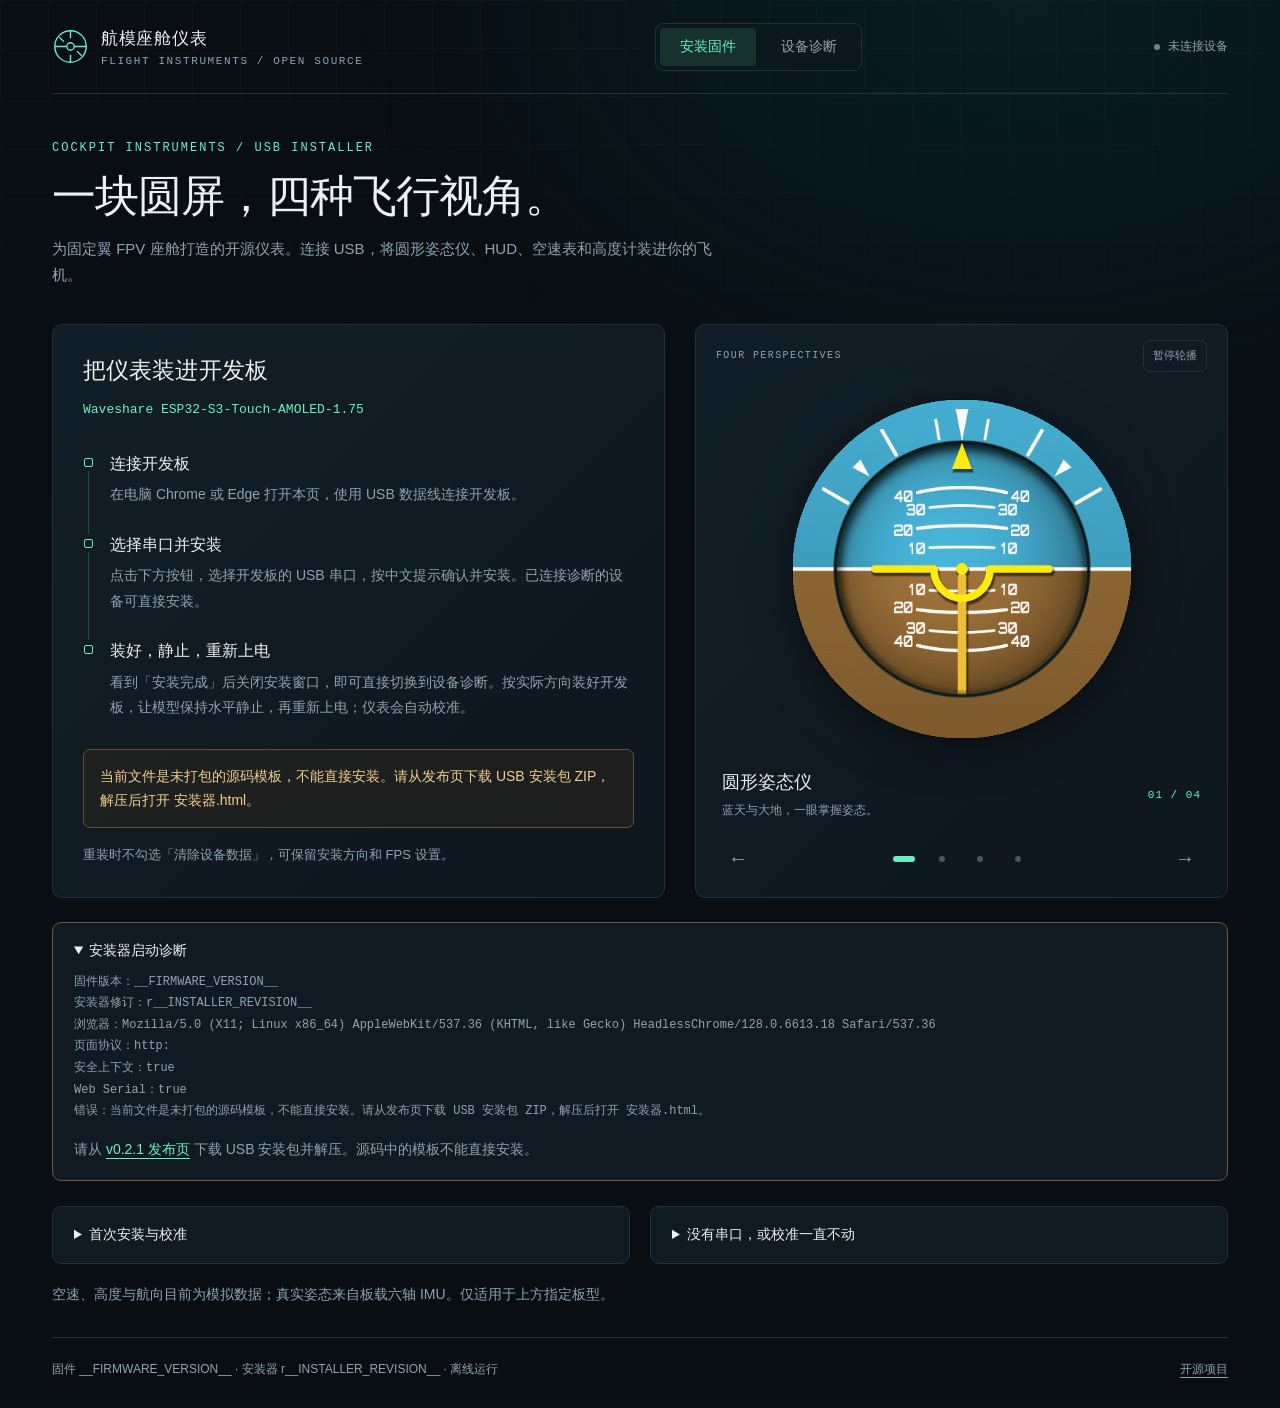
==== commit 5ed7e769: "放宽静止校准陀螺仪上限并发布 v0.2.1 将三轴合成原始速率上限由 5°/s 调整为 10°/s，保留变化、重力及 400 样本条件。 同步网页静止统计、拒绝说明、超限示例和发布版本，兼顾旧日志提示" ====
--- a/installer/index.html
+++ b/installer/index.html
@@ -31,7 +31,7 @@
 <div class="gallery-controls"><button id="dialPrevious" class="gallery-arrow" aria-label="上一个表盘">←</button><div class="gallery-dots" role="group" aria-label="选择表盘"><button aria-label="查看圆形姿态仪" aria-pressed="true" data-dial="0"></button><button aria-label="查看 HUD 姿态仪" aria-pressed="false" data-dial="1"></button><button aria-label="查看空速表" aria-pressed="false" data-dial="2"></button><button aria-label="查看高度计" aria-pressed="false" data-dial="3"></button></div><button id="dialNext" class="gallery-arrow" aria-label="下一个表盘">→</button></div>
 </aside>
 </div>
-<details id="startup-diagnostics" hidden open><summary>安装器启动诊断</summary><pre id="startup-error"></pre><p>请从 <a href="https://github.com/donne1226/attitude-indicator/releases/tag/v0.2">v0.2 发布页</a> 下载 USB 安装包并解压。源码中的模板不能直接安装。</p></details>
+<details id="startup-diagnostics" hidden open><summary>安装器启动诊断</summary><pre id="startup-error"></pre><p>请从 <a href="https://github.com/freestyle-fpv/attitude-indicator/releases/tag/v0.2.1">v0.2.1 发布页</a> 下载 USB 安装包并解压。源码中的模板不能直接安装。</p></details>
 <div class="support"><details><summary>首次安装与校准</summary><p>安装会替换板上的程序。从出厂测试程序换装时，可在确认窗口选择「清除设备数据」清除旧数据。重装本项目时，保持该选项未勾选即可保留设置。</p><p>若烧录时已在桌面完成自动校准，装回座舱后让模型保持水平静止，短按 PWR 重新校准，或重新上电自动校准。</p></details><details><summary>没有串口，或校准一直不动</summary><p>先关闭其他串口工具，重新插拔 USB 数据线。仍无法连接时，完全断电，按住 BOOT 再重新上电，等串口出现后松手并重试。</p><p>能够启动但校准进度长期为零？使用<a href="#diagnostics">设备诊断</a>查看实时读数，并导出报告反馈。</p></details></div>
 <p class="connection-help">空速、高度与航向目前为模拟数据；真实姿态来自板载六轴 IMU。仅适用于上方指定板型。</p>
 </div>
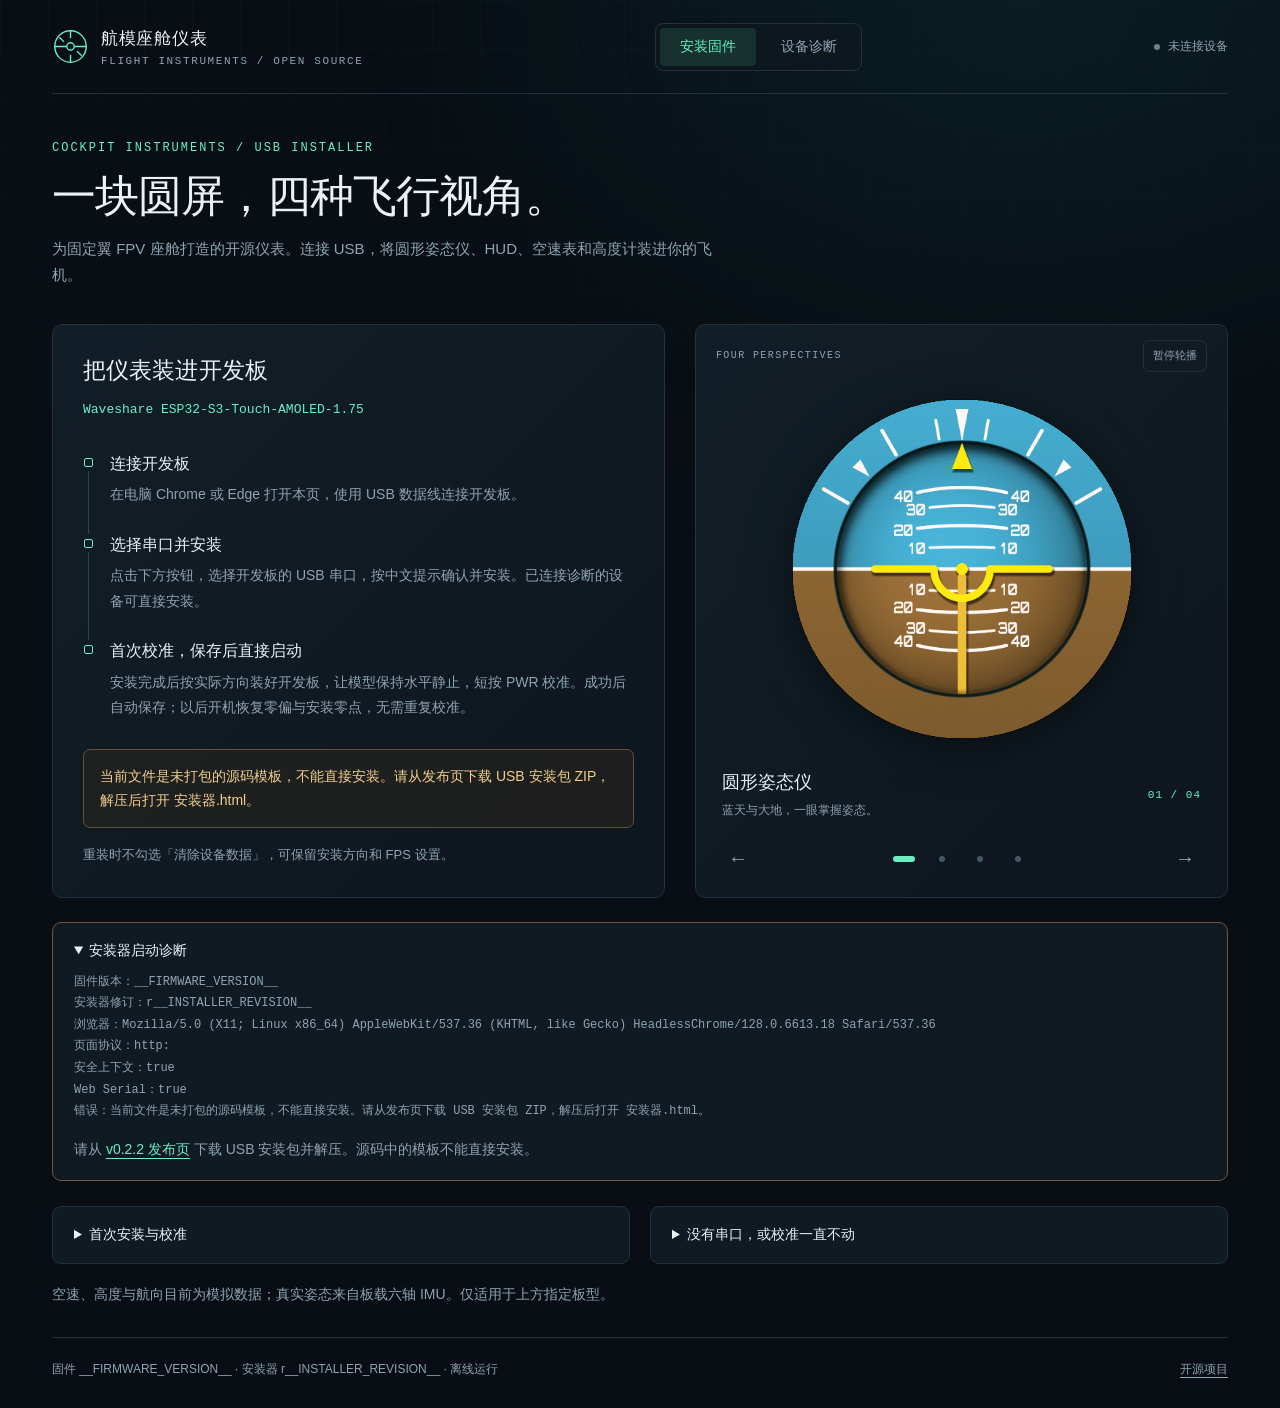
==== commit be7df5f2: "发布 v0.2.2：保存首次校准并简化安装流程" ====
--- a/installer/index.html
+++ b/installer/index.html
@@ -13,7 +13,7 @@
 <section class="hero install-hero"><div><div class="eyebrow">COCKPIT INSTRUMENTS / USB INSTALLER</div><h1>一块圆屏，四种飞行视角。</h1><p>为固定翼 FPV 座舱打造的开源仪表。连接 USB，将圆形姿态仪、HUD、空速表和高度计装进你的飞机。</p></div></section>
 <div class="install-grid">
 <section class="panel install-main"><h2>把仪表装进开发板</h2><p class="board-name">Waveshare ESP32-S3-Touch-AMOLED-1.75</p>
-<ol class="steps"><li><strong>连接开发板</strong>在电脑 Chrome 或 Edge 打开本页，使用 USB 数据线连接开发板。</li><li><strong>选择串口并安装</strong>点击下方按钮，选择开发板的 USB 串口，按中文提示确认并安装。已连接诊断的设备可直接安装。</li><li><strong>装好，静止，重新上电</strong>看到「安装完成」后关闭安装窗口，即可直接切换到设备诊断。按实际方向装好开发板，让模型保持水平静止，再重新上电；仪表会自动校准。</li></ol>
+<ol class="steps"><li><strong>连接开发板</strong>在电脑 Chrome 或 Edge 打开本页，使用 USB 数据线连接开发板。</li><li><strong>选择串口并安装</strong>点击下方按钮，选择开发板的 USB 串口，按中文提示确认并安装。已连接诊断的设备可直接安装。</li><li><strong>首次校准，保存后直接启动</strong>安装完成后按实际方向装好开发板，让模型保持水平静止，短按 PWR 校准。成功后自动保存；以后开机恢复零偏与安装零点，无需重复校准。</li></ol>
 <p id="loading" role="status">安装器尚未启动。请在电脑上用最新版 Chrome 或 Edge 打开，并允许 JavaScript 运行。</p>
 <div id="installerControl" hidden><button id="installFirmware" class="primary" type="button">安装固件</button><p id="installStatus" role="status" hidden></p></div>
 <noscript>请启用 JavaScript 后重新打开此页。</noscript>
@@ -31,8 +31,8 @@
 <div class="gallery-controls"><button id="dialPrevious" class="gallery-arrow" aria-label="上一个表盘">←</button><div class="gallery-dots" role="group" aria-label="选择表盘"><button aria-label="查看圆形姿态仪" aria-pressed="true" data-dial="0"></button><button aria-label="查看 HUD 姿态仪" aria-pressed="false" data-dial="1"></button><button aria-label="查看空速表" aria-pressed="false" data-dial="2"></button><button aria-label="查看高度计" aria-pressed="false" data-dial="3"></button></div><button id="dialNext" class="gallery-arrow" aria-label="下一个表盘">→</button></div>
 </aside>
 </div>
-<details id="startup-diagnostics" hidden open><summary>安装器启动诊断</summary><pre id="startup-error"></pre><p>请从 <a href="https://github.com/freestyle-fpv/attitude-indicator/releases/tag/v0.2.1">v0.2.1 发布页</a> 下载 USB 安装包并解压。源码中的模板不能直接安装。</p></details>
-<div class="support"><details><summary>首次安装与校准</summary><p>安装会替换板上的程序。从出厂测试程序换装时，可在确认窗口选择「清除设备数据」清除旧数据。重装本项目时，保持该选项未勾选即可保留设置。</p><p>若烧录时已在桌面完成自动校准，装回座舱后让模型保持水平静止，短按 PWR 重新校准，或重新上电自动校准。</p></details><details><summary>没有串口，或校准一直不动</summary><p>先关闭其他串口工具，重新插拔 USB 数据线。仍无法连接时，完全断电，按住 BOOT 再重新上电，等串口出现后松手并重试。</p><p>能够启动但校准进度长期为零？使用<a href="#diagnostics">设备诊断</a>查看实时读数，并导出报告反馈。</p></details></div>
+<details id="startup-diagnostics" hidden open><summary>安装器启动诊断</summary><pre id="startup-error"></pre><p>请从 <a href="https://github.com/freestyle-fpv/attitude-indicator/releases/tag/v0.2.2">v0.2.2 发布页</a> 下载 USB 安装包并解压。源码中的模板不能直接安装。</p></details>
+<div class="support"><details><summary>首次安装与校准</summary><p>安装会替换板上的程序。从出厂测试程序换装时，可在确认窗口选择「清除设备数据」清除旧数据。重装本项目时，保持该选项未勾选即可保留设置和已保存的校准。</p><p>没有有效校准记录时，仪表自动采集约 2 秒静止样本并保存。如果首次在桌面完成了校准，装回座舱后让模型保持水平静止，短按 PWR 更新零点。正常重启会恢复保存的数据；更换安装方向会重新校准并保存该方向记录。温度变化后若零点漂移，可再次短按 PWR。</p></details><details><summary>没有串口，或校准一直不动</summary><p>先关闭其他串口工具，重新插拔 USB 数据线。仍无法连接时，完全断电，按住 BOOT 再重新上电，等串口出现后松手并重试。</p><p>能够启动但校准进度长期为零？使用<a href="#diagnostics">设备诊断</a>查看实时读数，并导出报告反馈。</p></details></div>
 <p class="connection-help">空速、高度与航向目前为模拟数据；真实姿态来自板载六轴 IMU。仅适用于上方指定板型。</p>
 </div>
 <div id="diagnosticsPage" hidden>
@@ -67,7 +67,7 @@
 <noscript>请启用 JavaScript 后使用设备诊断。</noscript>
 </div>
 </main>
-<footer class="foot"><span>固件 __FIRMWARE_VERSION__ · 安装器 r__INSTALLER_REVISION__ · 离线运行</span><a href="https://github.com/donne1226/attitude-indicator" target="_blank" rel="noreferrer">开源项目</a></footer>
+<footer class="foot"><span>固件 __FIRMWARE_VERSION__ · 安装器 r__INSTALLER_REVISION__ · 离线运行</span><a href="https://github.com/freestyle-fpv/attitude-indicator" target="_blank" rel="noreferrer">开源项目</a></footer>
 </div>
 <dialog id="reportDialog" class="report-dialog" aria-labelledby="reportTitle"><header><div><h2 id="reportTitle">诊断报告已生成</h2><p id="reportFilename" class="mono"></p></div><button id="reportClose" class="small quiet" aria-label="关闭报告预览">关闭</button></header><p id="reportFeedback" role="status"></p><label for="reportContents">报告预览（可选中复制）</label><textarea id="reportContents" readonly spellcheck="false"></textarea><div class="report-actions"><button id="reportCopy">复制报告</button><a id="reportDownload" class="button primary" download>下载报告</a></div></dialog>
   <script type="application/json" id="firmware">__FIRMWARE_PAYLOAD__</script>
